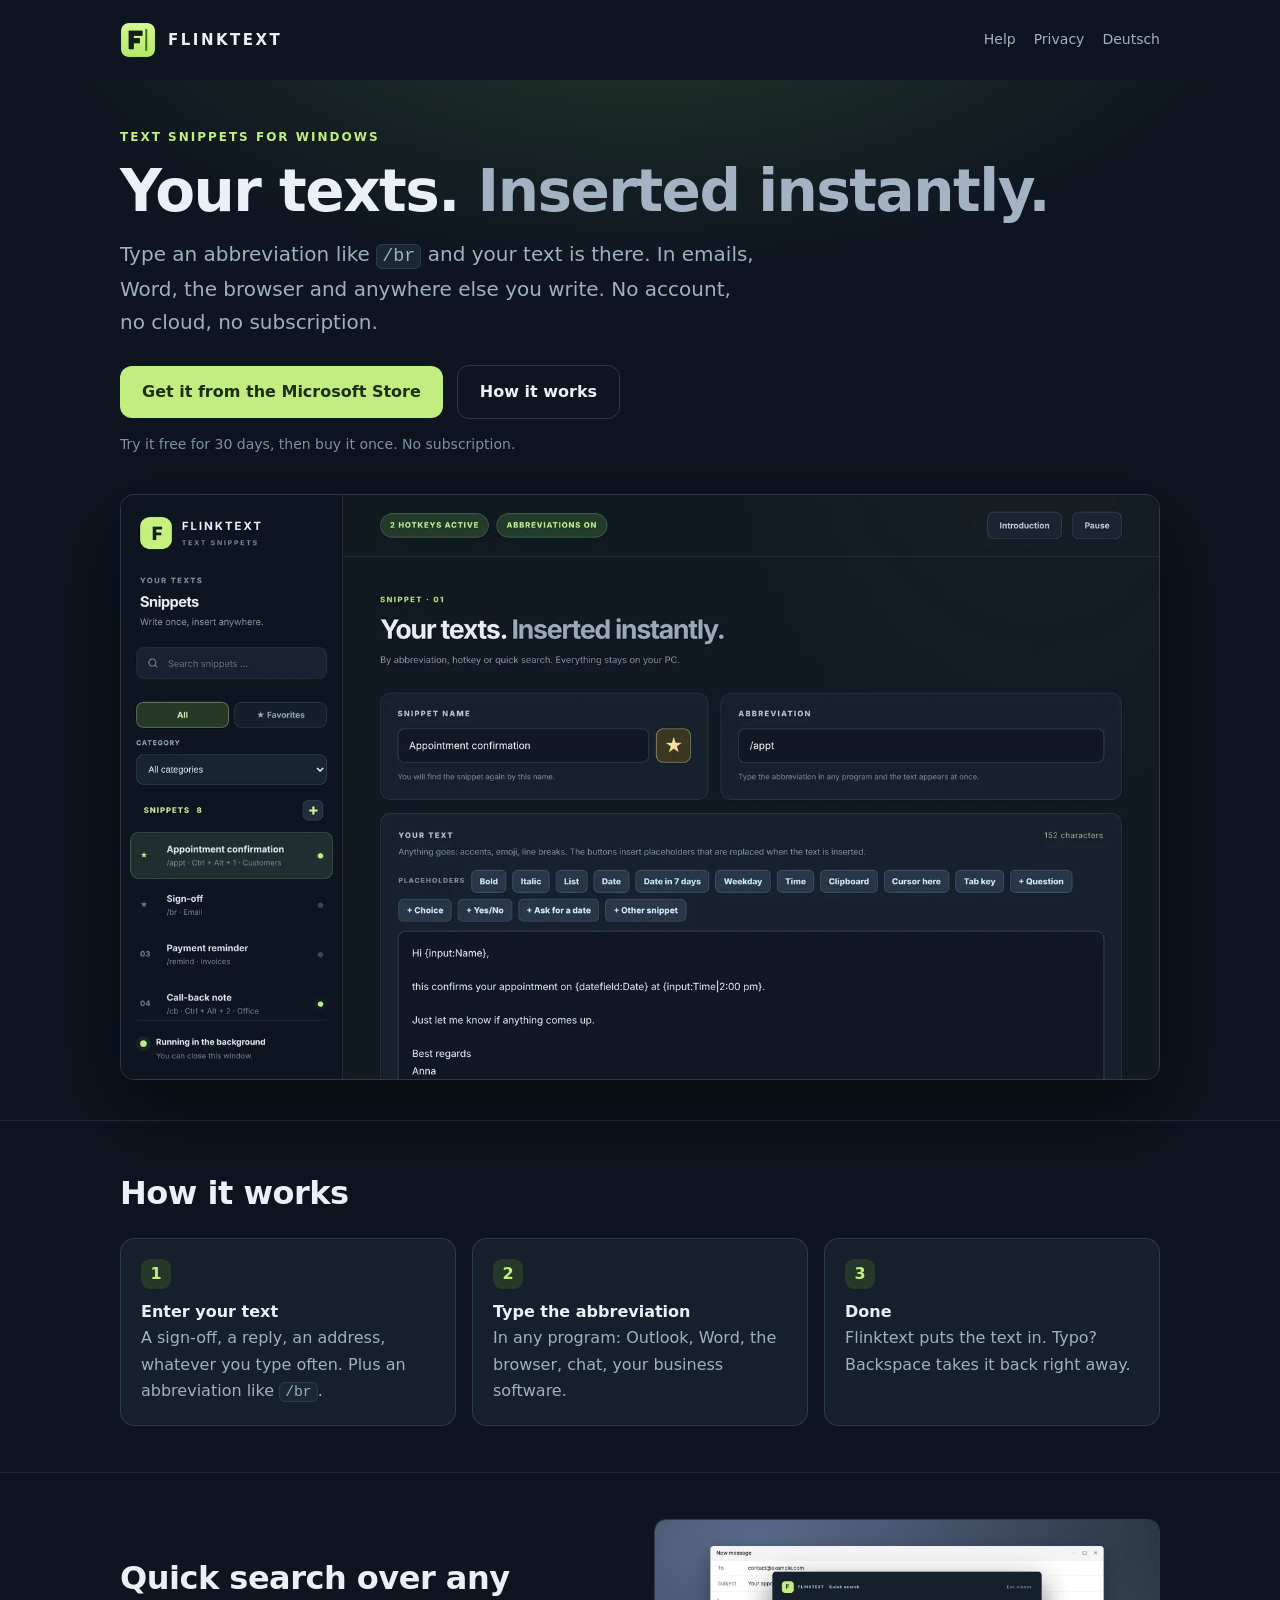
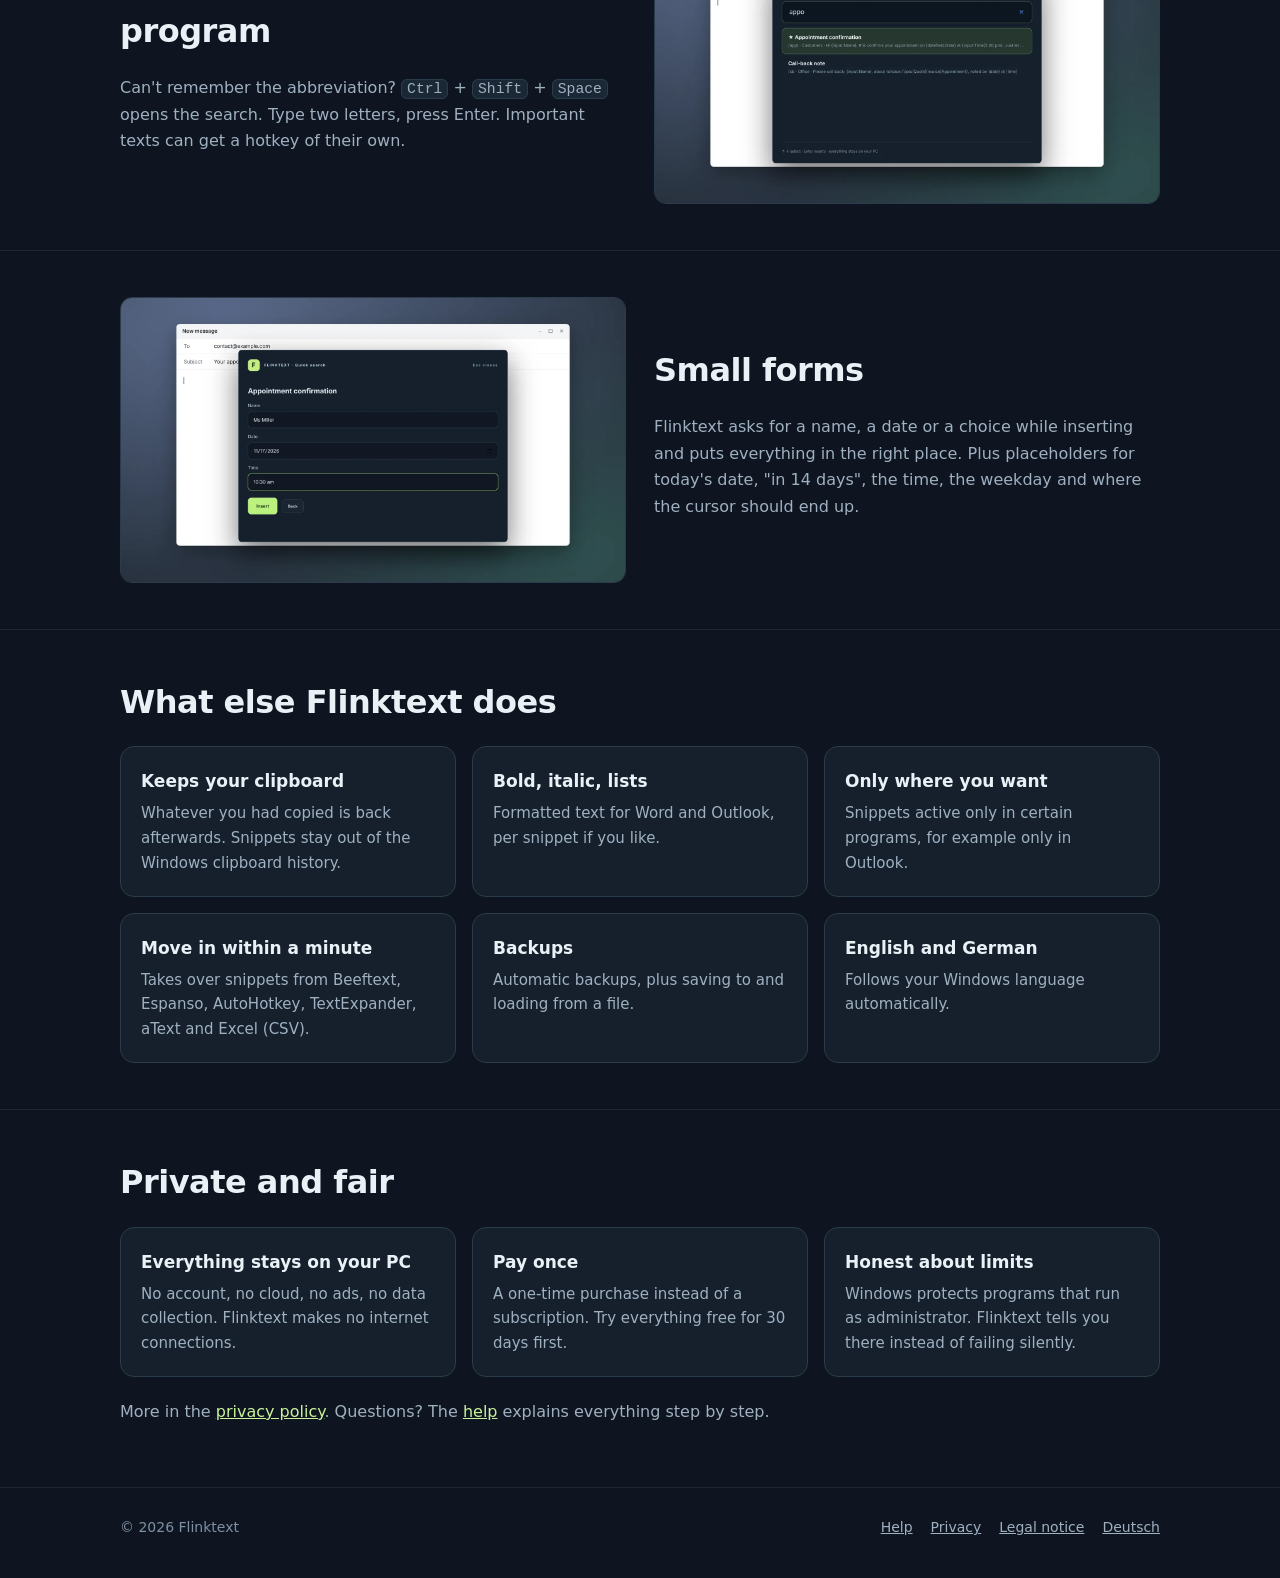
==== en/index.html @ a6616ba3 "Webseite: Startseite, Hilfe, Datenschutz und Impressum (DE/EN) Reines HTML und CSS fuer GitHub Pages" ====
<!doctype html>
<html lang="en">
<head>
<meta charset="utf-8">
<meta name="viewport" content="width=device-width,initial-scale=1">
<title>Flinktext · Text snippets for Windows</title>
<meta name="description" content="Text snippets for Windows: type an abbreviation and your text appears. No account, no cloud, no subscription. Free 30-day trial, then a one-time purchase.">
<link rel="icon" href="../favicon.png">
<link rel="alternate" hreflang="de" href="../">
<link rel="stylesheet" href="../style.css">
</head>
<body>
<header class="wrap top">
 <a class="brand" href="./"><img src="../img/icon-64.png" alt="">FLINKTEXT</a>
 <nav><a href="help.html">Help</a><a href="privacy.html">Privacy</a><a href="../" hreflang="de" lang="de">Deutsch</a></nav>
</header>

<main>
<div class="hero"><div class="wrap">
 <div class="eyebrow">Text snippets for Windows</div>
 <h1>Your texts. <span>Inserted instantly.</span></h1>
 <p class="lead">Type an abbreviation like <code>/br</code> and your text is there. In emails, Word, the browser and anywhere else you write. No account, no cloud, no subscription.</p>
 <div class="cta">
  <a class="button" href="https://apps.microsoft.com/search?query=Flinktext">Get it from the Microsoft Store</a>
  <a class="button ghost" href="help.html">How it works</a>
 </div>
 <p class="price">Try it free for 30 days, then buy it once. No subscription.</p>
 <img class="shot" src="../img/en-01-vorlagen.webp" width="1600" height="900" alt="The Flinktext window with a list of snippets and the text of an appointment confirmation">
</div></div>

<section><div class="wrap">
 <h2>How it works</h2>
 <ol class="steps">
  <li><strong>Enter your text</strong><br><span class="muted">A sign-off, a reply, an address, whatever you type often. Plus an abbreviation like <code>/br</code>.</span></li>
  <li><strong>Type the abbreviation</strong><br><span class="muted">In any program: Outlook, Word, the browser, chat, your business software.</span></li>
  <li><strong>Done</strong><br><span class="muted">Flinktext puts the text in. Typo? Backspace takes it back right away.</span></li>
 </ol>
</div></section>

<section><div class="wrap pair">
 <div>
  <h2>Quick search over any program</h2>
  <p class="muted">Can't remember the abbreviation? <code>Ctrl</code> + <code>Shift</code> + <code>Space</code> opens the search. Type two letters, press Enter. Important texts can get a hotkey of their own.</p>
 </div>
 <img src="../img/en-02-schnellsuche.webp" width="1600" height="900" loading="lazy" alt="The Flinktext quick search over an email window">
</div></section>

<section><div class="wrap pair">
 <img src="../img/en-03-formular.webp" width="1600" height="900" loading="lazy" alt="Flinktext asks for a name, a date and a time while inserting">
 <div>
  <h2>Small forms</h2>
  <p class="muted">Flinktext asks for a name, a date or a choice while inserting and puts everything in the right place. Plus placeholders for today's date, "in 14 days", the time, the weekday and where the cursor should end up.</p>
 </div>
</div></section>

<section><div class="wrap">
 <h2>What else Flinktext does</h2>
 <div class="grid">
  <div class="card"><h3>Keeps your clipboard</h3><p>Whatever you had copied is back afterwards. Snippets stay out of the Windows clipboard history.</p></div>
  <div class="card"><h3>Bold, italic, lists</h3><p>Formatted text for Word and Outlook, per snippet if you like.</p></div>
  <div class="card"><h3>Only where you want</h3><p>Snippets active only in certain programs, for example only in Outlook.</p></div>
  <div class="card"><h3>Move in within a minute</h3><p>Takes over snippets from Beeftext, Espanso, AutoHotkey, TextExpander, aText and Excel (CSV).</p></div>
  <div class="card"><h3>Backups</h3><p>Automatic backups, plus saving to and loading from a file.</p></div>
  <div class="card"><h3>English and German</h3><p>Follows your Windows language automatically.</p></div>
 </div>
</div></section>

<section><div class="wrap">
 <h2>Private and fair</h2>
 <div class="grid">
  <div class="card"><h3>Everything stays on your PC</h3><p>No account, no cloud, no ads, no data collection. Flinktext makes no internet connections.</p></div>
  <div class="card"><h3>Pay once</h3><p>A one-time purchase instead of a subscription. Try everything free for 30 days first.</p></div>
  <div class="card"><h3>Honest about limits</h3><p>Windows protects programs that run as administrator. Flinktext tells you there instead of failing silently.</p></div>
 </div>
 <p class="muted" style="margin-top:22px">More in the <a href="privacy.html">privacy policy</a>. Questions? The <a href="help.html">help</a> explains everything step by step.</p>
</div></section>
</main>

<footer><div class="wrap">
 <span>© 2026 Flinktext</span><span class="grow"></span>
 <a href="help.html">Help</a><a href="privacy.html">Privacy</a><a href="../impressum.html">Legal notice</a><a href="../" hreflang="de" lang="de">Deutsch</a>
</div></footer>
</body>
</html>
---- style.css ----
:root{
 --bg:#0e1520;--panel:#15202c;--panel2:#1a2735;--line:#2c3b4b;--text:#e9f1f7;--muted:#9fb0c1;--soft:#7e90a3;
 --accent:#c2ee81;--accent-ink:#1d2e14;--accent-dim:#263827;--link:#c9f29a;
 color-scheme:dark;
}
*{box-sizing:border-box}
html{-webkit-text-size-adjust:100%}
body{margin:0;background:var(--bg);color:var(--text);font:16px/1.65 "Segoe UI",system-ui,-apple-system,"Helvetica Neue",Arial,sans-serif}
a{color:var(--link)}
a:hover{text-decoration-thickness:2px}
img{max-width:100%;height:auto;display:block}
.wrap{max-width:1080px;margin:0 auto;padding:0 20px}
.top{display:flex;align-items:center;gap:14px;padding:22px 20px}
.brand{display:flex;align-items:center;gap:12px;color:var(--text);text-decoration:none;font-weight:800;letter-spacing:2.5px;font-size:15px}
.brand img{width:36px;height:36px}
.top nav{margin-left:auto;display:flex;gap:18px;flex-wrap:wrap;font-size:14px}
.top nav a{color:var(--muted);text-decoration:none}
.top nav a:hover,.top nav a[aria-current]{color:var(--text)}
.hero{padding:48px 0 40px;background:radial-gradient(900px 420px at 50% -10%,#24392a,transparent 70%)}
.eyebrow{color:var(--accent);font-size:12px;font-weight:800;letter-spacing:2px;text-transform:uppercase}
h1{font-size:clamp(34px,6vw,58px);line-height:1.08;letter-spacing:-1.5px;margin:12px 0 16px}
h1 span{color:#a3b3c4}
.lead{font-size:clamp(17px,2.2vw,20px);color:var(--muted);max-width:640px;margin:0 0 26px}
.cta{display:flex;gap:14px;flex-wrap:wrap;align-items:center}
.button{display:inline-block;background:var(--accent);color:var(--accent-ink);font-weight:750;text-decoration:none;padding:13px 22px;border-radius:12px}
.button:hover{filter:brightness(1.06)}
.button.ghost{background:transparent;color:var(--text);border:1px solid var(--line)}
.price{color:var(--soft);font-size:14px;margin-top:14px}
.shot{margin:38px 0 0;border-radius:14px;overflow:hidden;border:1px solid var(--line);box-shadow:0 30px 80px #0008}
section{padding:46px 0;border-top:1px solid #1c2836}
h2{font-size:clamp(24px,3.4vw,32px);letter-spacing:-.5px;margin:0 0 18px}
h3{font-size:18px;margin:26px 0 8px}
.steps{display:grid;grid-template-columns:repeat(3,1fr);gap:16px;counter-reset:s;padding:0;margin:0;list-style:none}
.steps li{background:var(--panel);border:1px solid var(--line);border-radius:14px;padding:20px}
.steps li::before{counter-increment:s;content:counter(s);display:grid;place-items:center;width:30px;height:30px;border-radius:9px;background:var(--accent-dim);color:var(--accent);font-weight:800;margin-bottom:10px}
.grid{display:grid;grid-template-columns:repeat(3,1fr);gap:16px}
.card{background:var(--panel);border:1px solid var(--line);border-radius:14px;padding:20px}
.card h3{margin:0 0 6px;font-size:17px}
.card p{margin:0;color:var(--muted);font-size:15px}
.pair{display:grid;grid-template-columns:1fr 1fr;gap:28px;align-items:center}
.pair img{border-radius:12px;border:1px solid var(--line)}
.muted{color:var(--muted)}
.doc{max-width:760px;padding-top:20px;padding-bottom:60px}
.doc h1{font-size:clamp(30px,5vw,42px)}
.doc h2{margin-top:40px;font-size:24px}
.doc li{margin-bottom:6px}
.doc .stand{color:var(--soft);font-size:14px}
.todo{background:#3b2f14;color:#ffd98a;border-radius:6px;padding:1px 6px;font-weight:650}
table{width:100%;border-collapse:collapse;font-size:15px;margin:12px 0 4px}
th,td{text-align:left;vertical-align:top;padding:9px 10px;border-bottom:1px solid var(--line)}
th{color:var(--soft);font-size:12px;letter-spacing:1px;text-transform:uppercase}
code{font-family:Consolas,"Cascadia Mono",ui-monospace,monospace;font-size:.92em;background:var(--panel2);border:1px solid var(--line);border-radius:6px;padding:1px 5px;white-space:nowrap}
.table-scroll{overflow-x:auto}
details{background:var(--panel);border:1px solid var(--line);border-radius:12px;padding:14px 18px;margin:10px 0}
summary{cursor:pointer;font-weight:650}
details p{color:var(--muted);margin:10px 0 0}
footer{border-top:1px solid #1c2836;padding:28px 0 40px;color:var(--soft);font-size:14px}
footer .wrap{display:flex;gap:18px;flex-wrap:wrap}
footer a{color:var(--muted)}
footer .grow{flex:1}
@media (max-width:820px){
 .steps,.grid{grid-template-columns:1fr 1fr}
 .pair{grid-template-columns:1fr}
}
@media (max-width:560px){
 .steps,.grid{grid-template-columns:1fr}
 .top{flex-wrap:wrap}
 .top nav{margin-left:0;width:100%;gap:14px}
 code{white-space:normal}
}
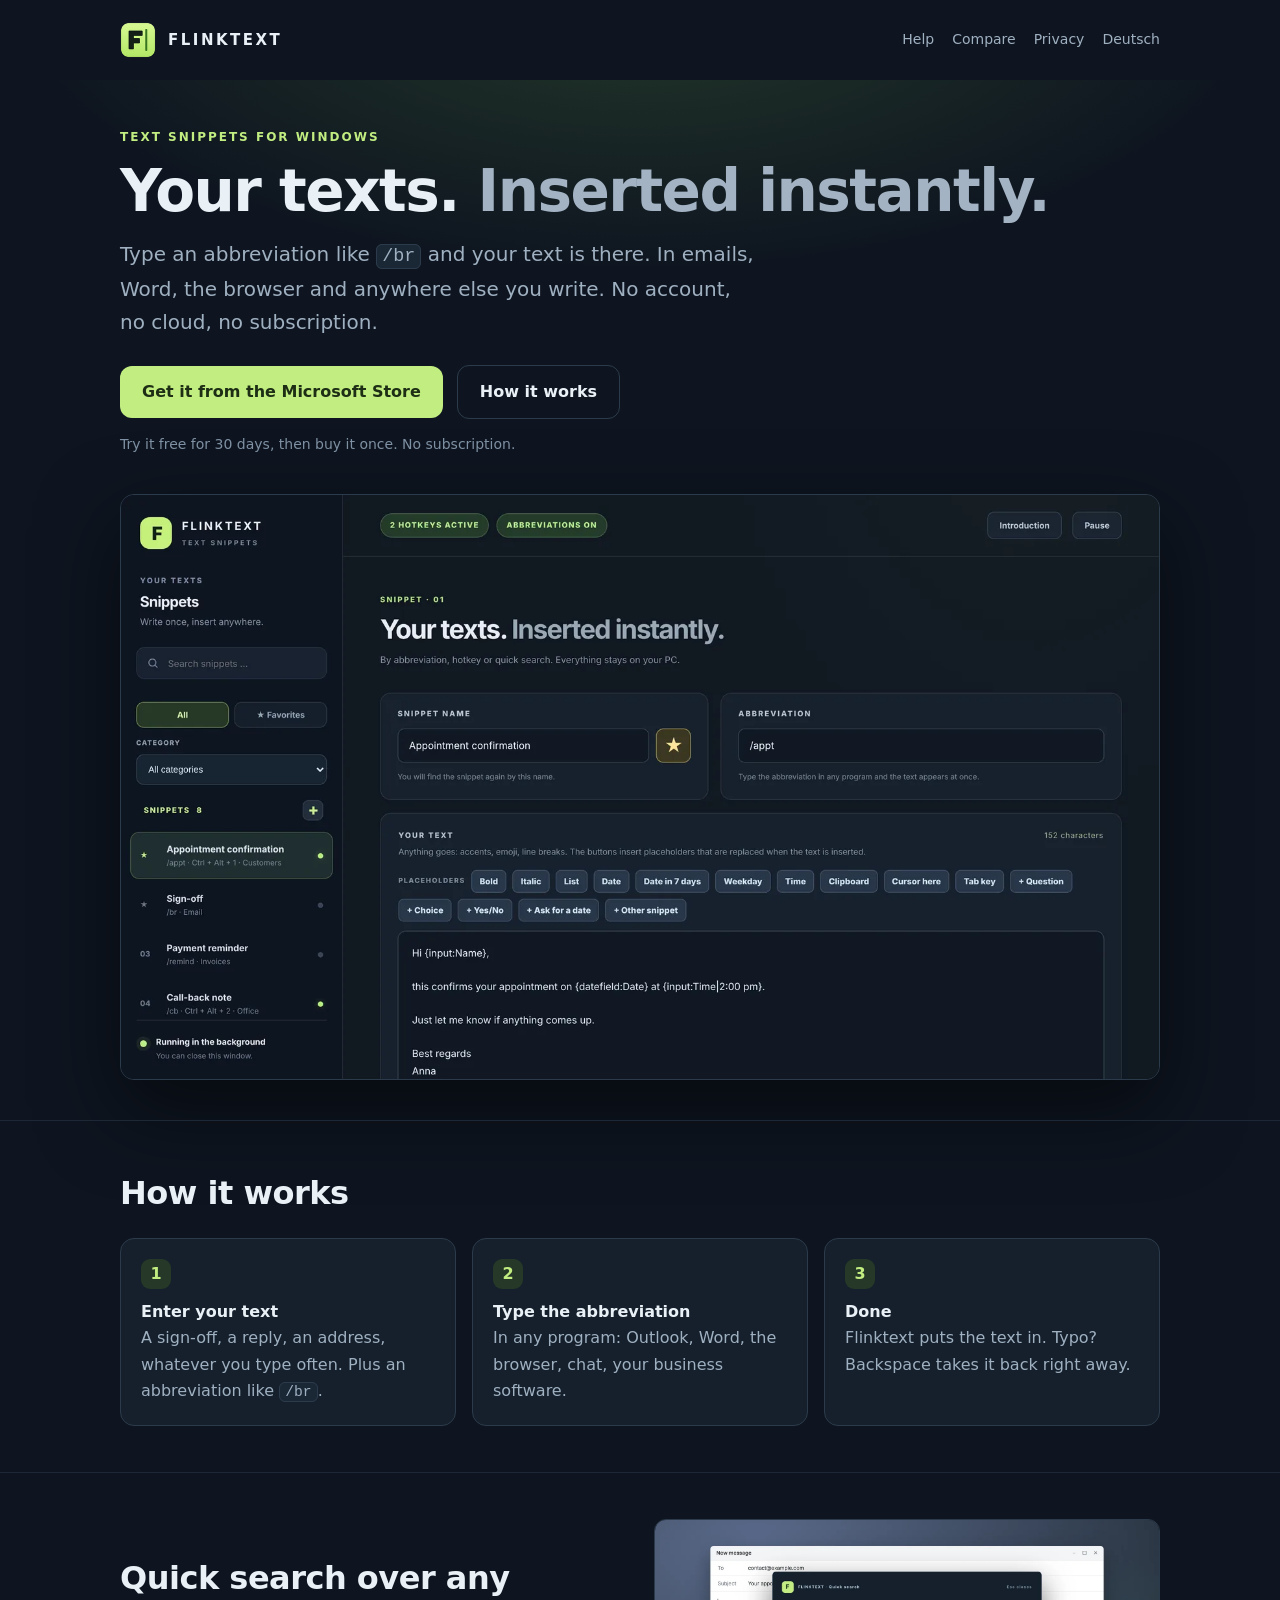
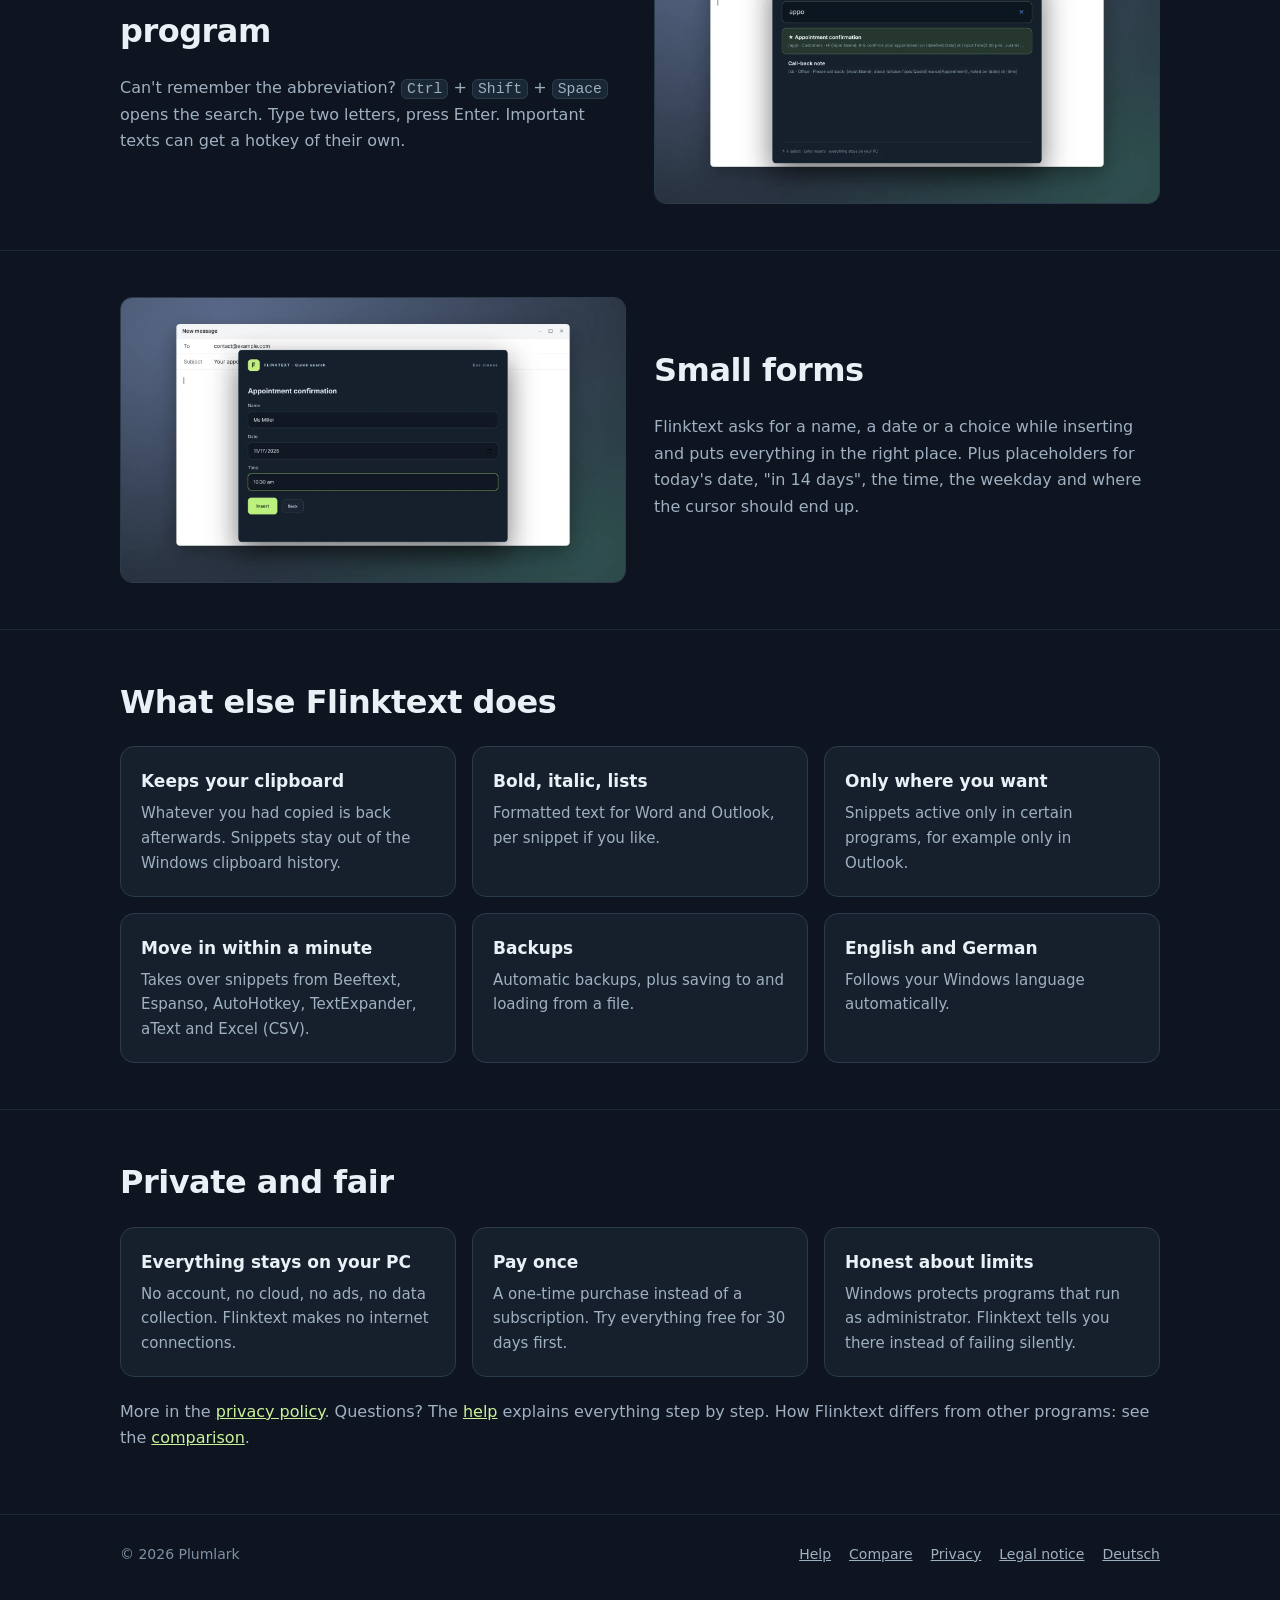
==== commit 2fbe311a: "Webseite: Vergleichs- und Anleitungsseiten, Herausgeber Plumlark Neu je Sprache: Vergleich der Textb" ====
--- a/en/index.html
+++ b/en/index.html
@@ -12,7 +12,7 @@
 <body>
 <header class="wrap top">
  <a class="brand" href="./"><img src="../img/icon-64.png" alt="">FLINKTEXT</a>
- <nav><a href="help.html">Help</a><a href="privacy.html">Privacy</a><a href="../" hreflang="de" lang="de">Deutsch</a></nav>
+ <nav><a href="help.html">Help</a><a href="compare.html">Compare</a><a href="privacy.html">Privacy</a><a href="../" hreflang="de" lang="de">Deutsch</a></nav>
 </header>
 
 <main>
@@ -72,13 +72,13 @@
   <div class="card"><h3>Pay once</h3><p>A one-time purchase instead of a subscription. Try everything free for 30 days first.</p></div>
   <div class="card"><h3>Honest about limits</h3><p>Windows protects programs that run as administrator. Flinktext tells you there instead of failing silently.</p></div>
  </div>
- <p class="muted" style="margin-top:22px">More in the <a href="privacy.html">privacy policy</a>. Questions? The <a href="help.html">help</a> explains everything step by step.</p>
+ <p class="muted" style="margin-top:22px">More in the <a href="privacy.html">privacy policy</a>. Questions? The <a href="help.html">help</a> explains everything step by step. How Flinktext differs from other programs: see the <a href="compare.html">comparison</a>.</p>
 </div></section>
 </main>
 
 <footer><div class="wrap">
- <span>© 2026 Flinktext</span><span class="grow"></span>
- <a href="help.html">Help</a><a href="privacy.html">Privacy</a><a href="../impressum.html">Legal notice</a><a href="../" hreflang="de" lang="de">Deutsch</a>
+ <span>© 2026 Plumlark</span><span class="grow"></span>
+ <a href="help.html">Help</a><a href="compare.html">Compare</a><a href="privacy.html">Privacy</a><a href="../impressum.html">Legal notice</a><a href="../" hreflang="de" lang="de">Deutsch</a>
 </div></footer>
 </body>
 </html>
--- a/style.css
+++ b/style.css
@@ -51,6 +51,9 @@
 th{color:var(--soft);font-size:12px;letter-spacing:1px;text-transform:uppercase}
 code{font-family:Consolas,"Cascadia Mono",ui-monospace,monospace;font-size:.92em;background:var(--panel2);border:1px solid var(--line);border-radius:6px;padding:1px 5px;white-space:nowrap}
 .table-scroll{overflow-x:auto}
+pre{background:var(--panel2);border:1px solid var(--line);border-radius:12px;padding:14px 16px;overflow-x:auto;font-size:14px;line-height:1.55}
+pre code{background:none;border:0;padding:0;white-space:pre;font-size:inherit}
+.grid.two{grid-template-columns:1fr 1fr;margin:8px 0 6px}
 details{background:var(--panel);border:1px solid var(--line);border-radius:12px;padding:14px 18px;margin:10px 0}
 summary{cursor:pointer;font-weight:650}
 details p{color:var(--muted);margin:10px 0 0}
@@ -63,7 +66,7 @@
  .pair{grid-template-columns:1fr}
 }
 @media (max-width:560px){
- .steps,.grid{grid-template-columns:1fr}
+ .steps,.grid,.grid.two{grid-template-columns:1fr}
  .top{flex-wrap:wrap}
  .top nav{margin-left:0;width:100%;gap:14px}
  code{white-space:normal}
